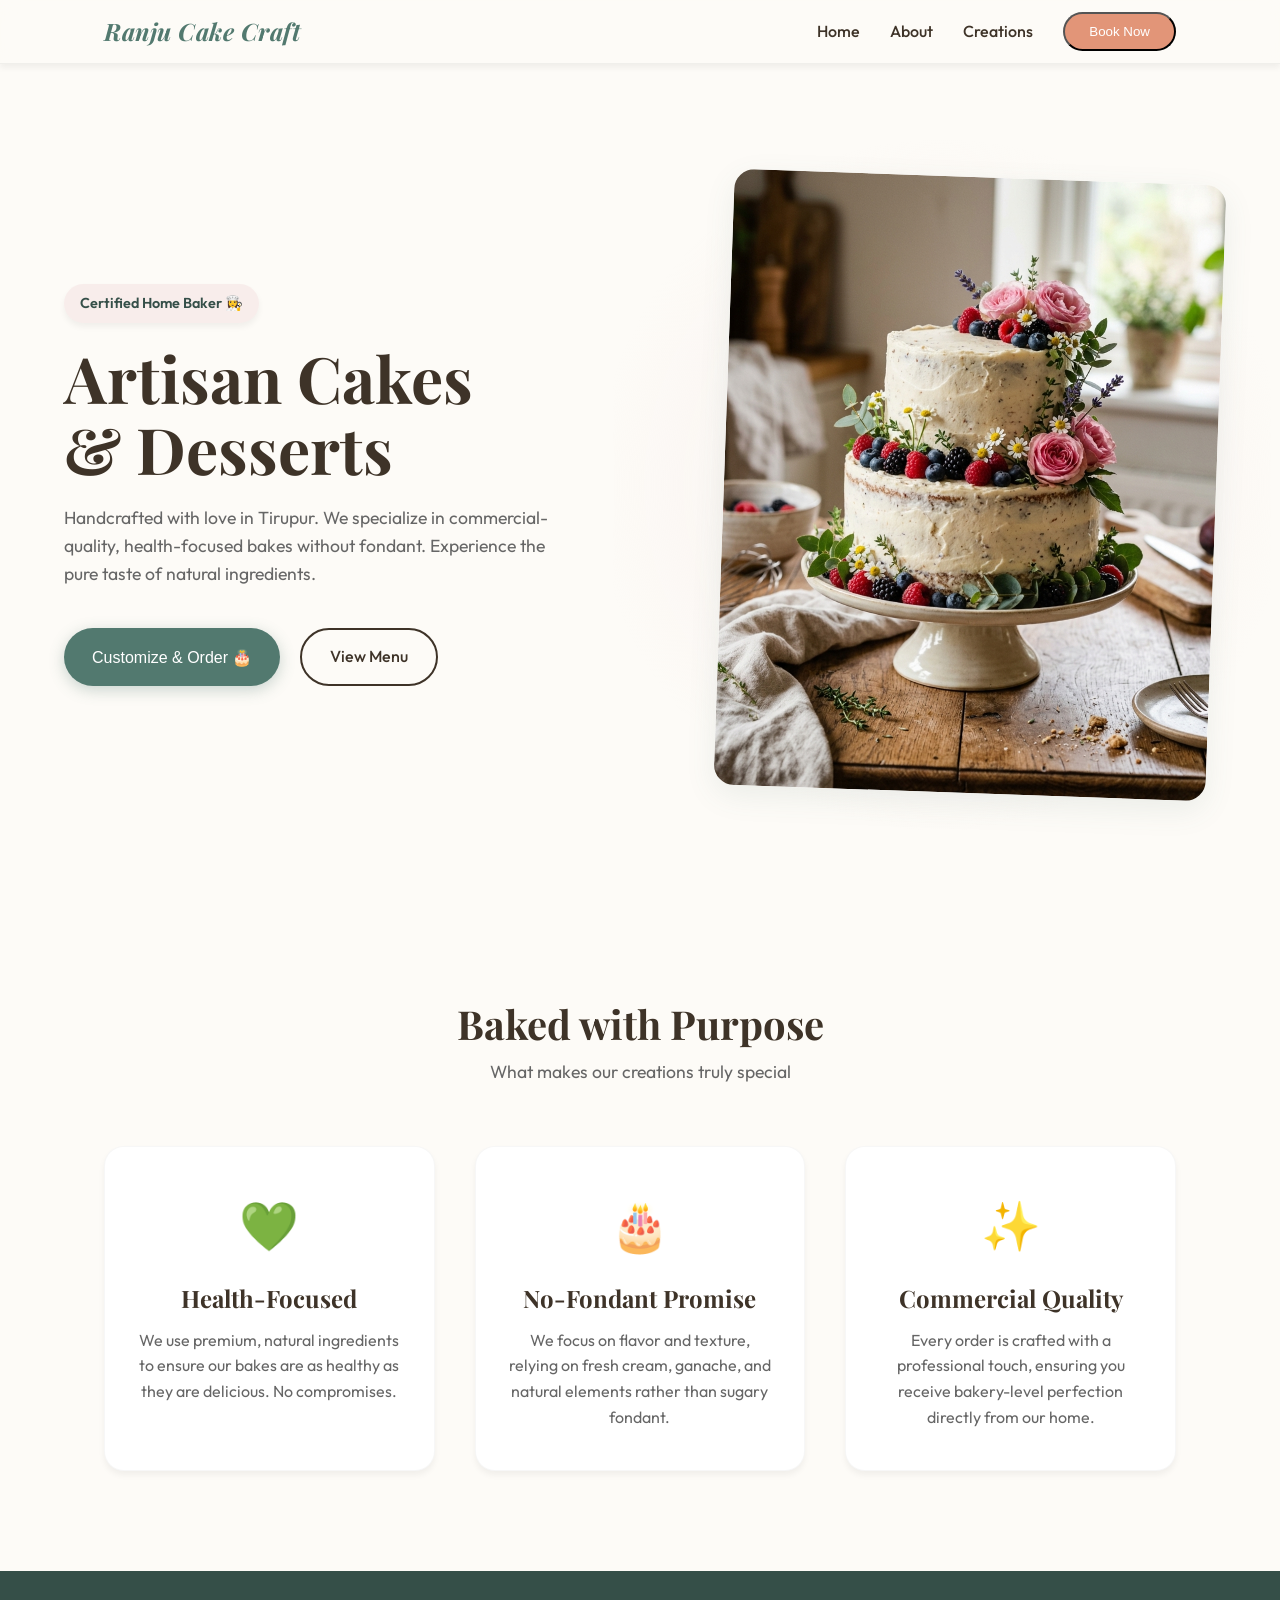
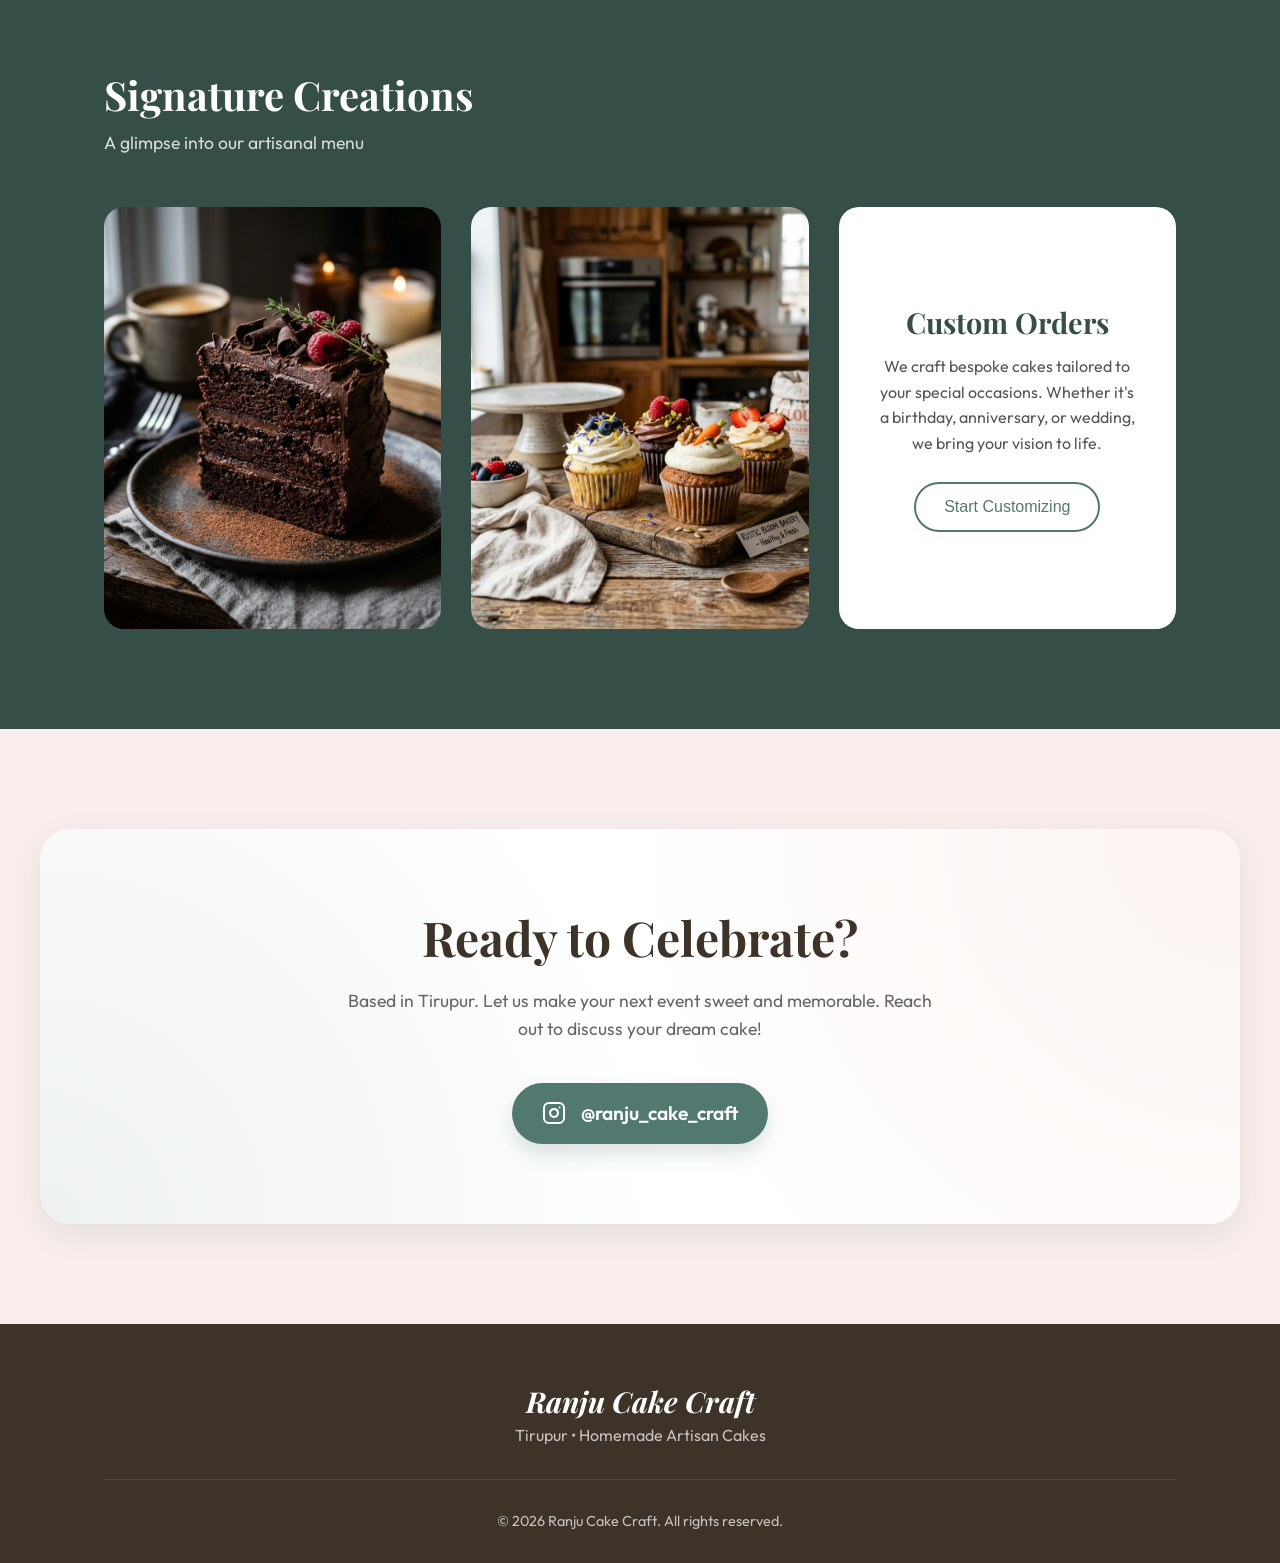
==== index.html @ f1446e14 "Initial commit: Artisan website with booking and customization modal" ====
<!DOCTYPE html>
<html lang="en">
<head>
    <meta charset="UTF-8">
    <meta name="viewport" content="width=device-width, initial-scale=1.0">
    <meta name="description" content="Ranju Cake Craft - Certified home baker in Tirupur. Artisan, commercial, and health-focused cakes with no fondant.">
    <title>Ranju Cake Craft | Artisan Home Baker</title>
    <!-- Google Fonts -->
    <link rel="preconnect" href="https://fonts.googleapis.com">
    <link rel="preconnect" href="https://fonts.gstatic.com" crossorigin>
    <link href="https://fonts.googleapis.com/css2?family=Outfit:wght@300;400;500;600&family=Playfair+Display:ital,wght@0,400;0,600;0,700;1,400&display=swap" rel="stylesheet">
    <link rel="stylesheet" href="style.css">
</head>
<body>
    <!-- Navbar -->
    <nav class="navbar">
        <div class="nav-container">
            <a href="#" class="logo">Ranju Cake Craft</a>
            <ul class="nav-links">
                <li><a href="#home">Home</a></li>
                <li><a href="#about">About</a></li>
                <li><a href="#creations">Creations</a></li>
                <li><button class="btn-nav open-booking-modal">Book Now</button></li>
            </ul>
            <div class="hamburger">
                <span></span>
                <span></span>
                <span></span>
            </div>
        </div>
    </nav>

    <!-- Hero Section -->
    <header id="home" class="hero">
        <div class="hero-content">
            <span class="badge">Certified Home Baker 👩‍🍳</span>
            <h1 class="fade-up">Artisan Cakes <br> &amp; Desserts</h1>
            <p class="fade-up delay-1">Handcrafted with love in Tirupur. We specialize in commercial-quality, health-focused bakes without fondant. Experience the pure taste of natural ingredients.</p>
            <div class="hero-btns fade-up delay-2">
                <button class="btn btn-primary open-booking-modal">Customize & Order 🎂</button>
                <a href="#creations" class="btn btn-secondary">View Menu</a>
            </div>
        </div>
        <div class="hero-image-wrapper fade-in delay-2">
            <img src="assets/images/hero.png" alt="A beautiful artisan cake with fresh flowers" class="hero-image">
            <div class="blob-bg"></div>
        </div>
    </header>

    <!-- Values Section -->
    <section id="about" class="values section">
        <div class="container">
            <div class="section-title text-center">
                <h2>Baked with Purpose</h2>
                <p>What makes our creations truly special</p>
            </div>
            <div class="values-grid">
                <div class="value-card">
                    <div class="icon">💚</div>
                    <h3>Health-Focused</h3>
                    <p>We use premium, natural ingredients to ensure our bakes are as healthy as they are delicious. No compromises.</p>
                </div>
                <div class="value-card">
                    <div class="icon">🎂</div>
                    <h3>No-Fondant Promise</h3>
                    <p>We focus on flavor and texture, relying on fresh cream, ganache, and natural elements rather than sugary fondant.</p>
                </div>
                <div class="value-card">
                    <div class="icon">✨</div>
                    <h3>Commercial Quality</h3>
                    <p>Every order is crafted with a professional touch, ensuring you receive bakery-level perfection directly from our home.</p>
                </div>
            </div>
        </div>
    </section>

    <!-- Featured Creations Section -->
    <section id="creations" class="creations section dark-bg">
        <div class="container">
            <div class="creations-header">
                <h2>Signature Creations</h2>
                <p>A glimpse into our artisanal menu</p>
            </div>
            <div class="gallery">
                <div class="gallery-item">
                    <div class="image-container">
                        <img src="assets/images/cake_slice.png" alt="Decadent chocolate cake slice">
                        <div class="overlay">
                            <h3>Rustic Chocolate</h3>
                            <p>Rich, dark, and utterly divine.</p>
                        </div>
                    </div>
                </div>
                <div class="gallery-item">
                    <div class="image-container">
                        <img src="assets/images/cupcakes.png" alt="Healthy artisan cupcakes">
                        <div class="overlay">
                            <h3>Fresh Cupcakes</h3>
                            <p>Perfect for any celebration.</p>
                        </div>
                    </div>
                </div>
                <div class="gallery-item split-text">
                    <div class="custom-card">
                        <h3>Custom Orders</h3>
                        <p>We craft bespoke cakes tailored to your special occasions. Whether it's a birthday, anniversary, or wedding, we bring your vision to life.</p>
                        <button class="btn btn-outline open-booking-modal">Start Customizing</button>
                    </div>
                </div>
            </div>
        </div>
    </section>

    <!-- CTA / Contact Section -->
    <section id="contact" class="cta section">
        <div class="container cta-container">
            <div class="cta-content">
                <h2>Ready to Celebrate?</h2>
                <p>Based in Tirupur. Let us make your next event sweet and memorable. Reach out to discuss your dream cake!</p>
                <div class="contact-info">
                    <a href="https://www.instagram.com/ranju_cake_craft" target="_blank" class="contact-link">
                        <svg viewBox="0 0 24 24" width="24" height="24" stroke="currentColor" stroke-width="2" fill="none" stroke-linecap="round" stroke-linejoin="round" class="css-i6dzq1"><rect x="2" y="2" width="20" height="20" rx="5" ry="5"></rect><path d="M16 11.37A4 4 0 1 1 12.63 8 4 4 0 0 1 16 11.37z"></path><line x1="17.5" y1="6.5" x2="17.51" y2="6.5"></line></svg>
                        @ranju_cake_craft
                    </a>
                </div>
            </div>
        </div>
    </section>

    <!-- Footer -->
    <footer>
        <div class="container footer-content">
            <div class="footer-brand">
                <h3>Ranju Cake Craft</h3>
                <p>Tirupur • Homemade Artisan Cakes</p>
            </div>
            <p class="copyright">&copy; <span id="year"></span> Ranju Cake Craft. All rights reserved.</p>
        </div>
    </footer>

    <!-- Booking Modal -->
    <div class="modal-overlay" id="bookingModal">
        <div class="modal-container">
            <button class="modal-close">&times;</button>
            <div class="modal-header">
                <h2>Design Your Cake</h2>
                <div class="progress-bar">
                    <div class="progress-step active" data-step="1">1. Base</div>
                    <div class="progress-step" data-step="2">2. Design</div>
                    <div class="progress-step" data-step="3">3. Details</div>
                    <div class="progress-step" data-step="4">4. Payment</div>
                </div>
            </div>
            <div class="modal-body">
                <!-- Step 1: Base & Size -->
                <div class="form-step active" id="step-1">
                    <h3>Choose Your Base & Size</h3>
                    <div class="form-group">
                        <label>Flavor Profile</label>
                        <div class="cards-select" id="flavorSelect">
                            <div class="select-card active" data-val="chocolate" data-price="800">
                                <h4>Rustic Chocolate</h4>
                                <p>₹800/kg</p>
                            </div>
                            <div class="select-card" data-val="vanilla" data-price="750">
                                <h4>Vanilla Bean</h4>
                                <p>₹750/kg</p>
                            </div>
                            <div class="select-card" data-val="redvelvet" data-price="900">
                                <h4>Red Velvet (Natural)</h4>
                                <p>₹900/kg</p>
                            </div>
                        </div>
                    </div>
                    <div class="form-group">
                        <label>Cake Size</label>
                        <div class="cards-select size-select" id="sizeSelect">
                            <div class="select-card" data-val="0.5" data-multiplier="0.5">
                                <h4>0.5 Kg</h4>
                                <p>Serves 4-6</p>
                            </div>
                            <div class="select-card active" data-val="1" data-multiplier="1">
                                <h4>1.0 Kg</h4>
                                <p>Serves 8-10</p>
                            </div>
                            <div class="select-card" data-val="2" data-multiplier="2">
                                <h4>2.0 Kg</h4>
                                <p>Serves 15-20</p>
                            </div>
                        </div>
                    </div>
                    <div class="step-actions">
                        <button class="btn btn-primary next-step">Next: Custom Design <span>&#8594;</span></button>
                    </div>
                </div>

                <!-- Step 2: Customization -->
                <div class="form-step" id="step-2">
                    <h3>Select Add-ons & Styling</h3>
                    <div class="form-group">
                        <label>Decorations (No Fondant)</label>
                        <div class="checkbox-grid">
                            <label class="checkbox-label">
                                <input type="checkbox" name="decor" value="flowers" data-price="150">
                                <span class="custom-checkbox"></span>
                                Fresh Flowers (+₹150)
                            </label>
                            <label class="checkbox-label">
                                <input type="checkbox" name="decor" value="berries" data-price="120">
                                <span class="custom-checkbox"></span>
                                Mixed Berries (+₹120)
                            </label>
                            <label class="checkbox-label">
                                <input type="checkbox" name="decor" value="macarons" data-price="200">
                                <span class="custom-checkbox"></span>
                                Macarons (+₹200)
                            </label>
                            <label class="checkbox-label">
                                <input type="checkbox" name="decor" value="drip" data-price="80">
                                <span class="custom-checkbox"></span>
                                Chocolate Drip (+₹80)
                            </label>
                        </div>
                    </div>
                    <div class="form-group">
                        <label for="customMessage">Message on Cake</label>
                        <input type="text" id="customMessage" class="form-control" placeholder="e.g. Happy Birthday Sarah">
                    </div>
                    <div class="step-actions split">
                        <button class="btn btn-secondary prev-step">Back</button>
                        <button class="btn btn-primary next-step">Next: Details <span>&#8594;</span></button>
                    </div>
                </div>

                <!-- Step 3: Details -->
                <div class="form-step" id="step-3">
                    <h3>Delivery & Contact Details</h3>
                    <div class="form-row">
                        <div class="form-group half">
                            <label>Full Name</label>
                            <input type="text" class="form-control" placeholder="Jane Doe" id="custName">
                        </div>
                        <div class="form-group half">
                            <label>Phone Number</label>
                            <input type="tel" class="form-control" placeholder="+91 98765 43210" id="custPhone">
                        </div>
                    </div>
                    <div class="form-group">
                        <label>Delivery/Pickup Date</label>
                        <input type="date" class="form-control" id="custDate">
                    </div>
                    <div class="form-group">
                        <label>Delivery Address (Tirupur Only)</label>
                        <textarea class="form-control" rows="2" placeholder="Enter delivery address or type 'Pickup'" id="custAddress"></textarea>
                    </div>
                    <div class="step-actions split">
                        <button class="btn btn-secondary prev-step">Back</button>
                        <button class="btn btn-primary next-step review-order">Proceed to Payment <span>&#8594;</span></button>
                    </div>
                </div>

                <!-- Step 4: Payment -->
                <div class="form-step" id="step-4">
                    <h3>Secure Payment</h3>
                    <div class="order-summary">
                        <h4>Order Summary</h4>
                        <div id="summaryList"></div>
                        <div class="summary-total">Total: <span id="finalTotal">₹800</span></div>
                    </div>
                    
                    <div class="payment-methods">
                        <label class="payment-method active">
                            <input type="radio" name="payMethod" checked>
                            <div class="pay-icon">💳</div>
                            <span>Credit/Debit Card</span>
                        </label>
                        <label class="payment-method">
                            <input type="radio" name="payMethod">
                            <div class="pay-icon">📱</div>
                            <span>UPI (GPay, PhonePe)</span>
                        </label>
                    </div>
                    
                    <div class="card-details">
                        <div class="form-group">
                            <label>Card Number</label>
                            <input type="text" class="form-control" placeholder="0000 0000 0000 0000">
                        </div>
                        <div class="form-row">
                            <div class="form-group half">
                                <label>Expiry</label>
                                <input type="text" class="form-control" placeholder="MM/YY">
                            </div>
                            <div class="form-group half">
                                <label>CVV</label>
                                <input type="password" class="form-control" placeholder="123">
                            </div>
                        </div>
                    </div>

                    <div class="step-actions split">
                        <button class="btn btn-secondary prev-step">Back</button>
                        <button class="btn btn-primary pay-now-btn">Pay <span id="payBtnAmount">₹800</span> Securely</button>
                    </div>
                </div>
                
                <!-- Success State -->
                <div class="form-step text-center" id="step-success">
                    <div class="success-icon">✨🎂✨</div>
                    <h3>Order Confirmed!</h3>
                    <p>Thank you for choosing Ranju Cake Craft.</p>
                    <p class="order-id">Order ID: #<span id="randomOrderId"></span></p>
                    <p class="text-muted mt-3">We will contact you shortly to confirm the design details.</p>
                    <button class="btn btn-primary mt-4 modal-close-btn">Return to Home</button>
                </div>
            </div>
            <div class="modal-footer">
                <div class="live-price">
                    Estimated Total: <span id="liveTotal">₹800</span>
                </div>
            </div>
        </div>
    </div>

    <script src="script.js"></script>
</body>
</html>
---- style.css ----
/* CSS Variables & Global Settings */
:root {
    /* Color Palette */
    --color-bg: #fdfbf7;
    --color-text: #3e3328;
    --color-primary: #52796f; /* Health-focused green */
    --color-primary-dark: #354f48;
    --color-secondary: #e29578; /* Warm terra-cotta */
    --color-secondary-dark: #c07b60;
    --color-accent: #f8edeb;
    --color-surface: #ffffff;
    
    /* Typography */
    --font-heading: 'Playfair Display', serif;
    --font-body: 'Outfit', sans-serif;
    
    /* Transitions & Shadows */
    --transition: all 0.3s cubic-bezier(0.25, 0.8, 0.25, 1);
    --shadow-sm: 0 4px 6px rgba(0, 0, 0, 0.05);
    --shadow-md: 0 10px 30px rgba(82, 121, 111, 0.1);
    --shadow-hover: 0 20px 40px rgba(82, 121, 111, 0.15);
}

* {
    margin: 0;
    padding: 0;
    box-sizing: border-box;
}

html {
    scroll-behavior: smooth;
}

body {
    font-family: var(--font-body);
    color: var(--color-text);
    background-color: var(--color-bg);
    line-height: 1.6;
    overflow-x: hidden;
}

h1, h2, h3, h4, .logo {
    font-family: var(--font-heading);
    font-weight: 700;
    color: var(--color-text);
    line-height: 1.2;
}

a {
    text-decoration: none;
    color: inherit;
}

img {
    max-width: 100%;
    height: auto;
    display: block;
}

/* Layout Utilities */
.container {
    max-width: 1200px;
    margin: 0 auto;
    padding: 0 5%;
}

.section {
    padding: 100px 0;
}

.text-center {
    text-align: center;
}

/* Buttons */
.btn {
    display: inline-block;
    padding: 14px 28px;
    border-radius: 50px;
    font-weight: 500;
    transition: var(--transition);
    cursor: pointer;
    font-size: 1rem;
    border: none;
}

.btn-primary {
    background-color: var(--color-primary);
    color: white;
    box-shadow: 0 4px 15px rgba(82, 121, 111, 0.3);
}

.btn-primary:hover {
    background-color: var(--color-primary-dark);
    transform: translateY(-3px);
    box-shadow: 0 8px 20px rgba(82, 121, 111, 0.4);
}

.btn-secondary {
    background-color: transparent;
    color: var(--color-text);
    border: 2px solid var(--color-text);
}

.btn-secondary:hover {
    background-color: var(--color-text);
    color: var(--color-bg);
    transform: translateY(-3px);
}

.btn-outline {
    background-color: transparent;
    color: var(--color-primary);
    border: 2px solid var(--color-primary);
}

.btn-outline:hover {
    background-color: var(--color-primary);
    color: white;
    transform: translateY(-3px);
}

/* Navbar */
.navbar {
    position: fixed;
    top: 0;
    left: 0;
    width: 100%;
    z-index: 1000;
    padding: 20px 0;
    background-color: rgba(253, 251, 247, 0.9);
    backdrop-filter: blur(10px);
    border-bottom: 1px solid rgba(0,0,0,0.05);
    transition: var(--transition);
}

.navbar.scrolled {
    padding: 12px 0;
    box-shadow: var(--shadow-sm);
}

.nav-container {
    max-width: 1200px;
    margin: 0 auto;
    padding: 0 5%;
    display: flex;
    justify-content: space-between;
    align-items: center;
}

.logo {
    font-size: 1.5rem;
    color: var(--color-primary);
    font-style: italic;
    letter-spacing: 0.5px;
}

.nav-links {
    display: flex;
    list-style: none;
    align-items: center;
    gap: 30px;
}

.nav-links a {
    font-weight: 500;
    position: relative;
    padding-bottom: 5px;
    transition: color 0.3s;
}

.nav-links a:not(.btn-nav)::after {
    content: '';
    position: absolute;
    bottom: 0;
    left: 0;
    width: 0;
    height: 2px;
    background-color: var(--color-primary);
    transition: width 0.3s ease;
}

.nav-links a:hover:not(.btn-nav)::after {
    width: 100%;
}

.nav-links a:hover {
    color: var(--color-primary);
}

.btn-nav {
    background-color: var(--color-secondary);
    color: white;
    padding: 10px 24px;
    border-radius: 30px;
    transition: var(--transition);
}

.btn-nav:hover {
    background-color: var(--color-secondary-dark);
    color: white;
    transform: translateY(-2px);
    box-shadow: 0 5px 15px rgba(226, 149, 120, 0.4);
}

.hamburger {
    display: none;
    cursor: pointer;
    flex-direction: column;
    gap: 5px;
}

.hamburger span {
    display: block;
    width: 25px;
    height: 3px;
    background-color: var(--color-text);
    transition: 0.3s;
}

/* Hero Section */
.hero {
    min-height: 100vh;
    display: flex;
    align-items: center;
    padding: 120px 5% 50px;
    max-width: 1400px;
    margin: 0 auto;
    position: relative;
    overflow: hidden;
}

.hero-content {
    flex: 1;
    padding-right: 5%;
    z-index: 2;
}

.badge {
    display: inline-block;
    background-color: var(--color-accent);
    color: var(--color-primary-dark);
    padding: 8px 16px;
    border-radius: 20px;
    font-size: 0.9rem;
    font-weight: 600;
    margin-bottom: 20px;
    box-shadow: var(--shadow-sm);
}

.hero h1 {
    font-size: clamp(3rem, 5vw, 5.5rem);
    margin-bottom: 20px;
    line-height: 1.1;
}

.hero p {
    font-size: 1.1rem;
    color: #666;
    margin-bottom: 40px;
    max-width: 500px;
}

.hero-btns {
    display: flex;
    gap: 20px;
    flex-wrap: wrap;
}

.hero-image-wrapper {
    flex: 1;
    position: relative;
    display: flex;
    justify-content: center;
    align-items: center;
}

.hero-image {
    position: relative;
    z-index: 2;
    border-radius: 20px;
    box-shadow: var(--shadow-md);
    max-width: 90%;
    margin-left: auto;
    object-fit: cover;
    aspect-ratio: 4/5;
    transform: rotate(2deg);
    transition: var(--transition);
}

.hero-image:hover {
    transform: rotate(0) scale(1.02);
}

.blob-bg {
    position: absolute;
    width: 120%;
    height: 120%;
    background: radial-gradient(circle, var(--color-accent) 0%, transparent 70%);
    z-index: 1;
    top: 50%;
    left: 50%;
    transform: translate(-50%, -50%);
    opacity: 0.8;
}

/* Values Section */
.section-title {
    margin-bottom: 60px;
}

.section-title h2 {
    font-size: 2.5rem;
    margin-bottom: 10px;
}

.section-title p {
    color: #666;
    font-size: 1.1rem;
}

.values-grid {
    display: grid;
    grid-template-columns: repeat(auto-fit, minmax(300px, 1fr));
    gap: 40px;
}

.value-card {
    background-color: var(--color-surface);
    padding: 40px 30px;
    border-radius: 20px;
    text-align: center;
    box-shadow: var(--shadow-sm);
    transition: var(--transition);
    border: 1px solid rgba(0,0,0,0.03);
}

.value-card:hover {
    transform: translateY(-10px);
    box-shadow: var(--shadow-hover);
    border-color: rgba(82, 121, 111, 0.1);
}

.value-card .icon {
    font-size: 3rem;
    margin-bottom: 20px;
}

.value-card h3 {
    font-size: 1.5rem;
    margin-bottom: 15px;
}

.value-card p {
    color: #666;
}

/* Creations Section */
.dark-bg {
    background-color: var(--color-primary-dark);
    color: white;
}

.dark-bg h2, .dark-bg p {
    color: white;
}

.dark-bg .section-title p {
    color: rgba(255,255,255,0.8);
}

.creations-header {
    margin-bottom: 50px;
    display: flex;
    flex-direction: column;
}

.creations-header h2 {
    font-size: 2.5rem;
    margin-bottom: 10px;
}

.creations-header p {
    font-size: 1.1rem;
    color: rgba(255,255,255,0.8);
}

.gallery {
    display: grid;
    grid-template-columns: repeat(3, 1fr);
    grid-gap: 30px;
}

.gallery-item {
    border-radius: 20px;
    overflow: hidden;
    position: relative;
    aspect-ratio: 4/5;
}

.image-container {
    width: 100%;
    height: 100%;
    position: relative;
}

.image-container img {
    width: 100%;
    height: 100%;
    object-fit: cover;
    transition: transform 0.6s cubic-bezier(0.25, 0.8, 0.25, 1);
}

.gallery-item:hover .image-container img {
    transform: scale(1.08);
}

.overlay {
    position: absolute;
    bottom: 0;
    left: 0;
    width: 100%;
    padding: 30px 20px 20px;
    background: linear-gradient(to top, rgba(0,0,0,0.8), transparent);
    color: white;
    transform: translateY(20px);
    opacity: 0;
    transition: var(--transition);
}

.gallery-item:hover .overlay {
    transform: translateY(0);
    opacity: 1;
}

.overlay h3 {
    color: white;
    margin-bottom: 5px;
    font-size: 1.4rem;
}

.split-text {
    background-color: var(--color-surface);
    display: flex;
    align-items: center;
    justify-content: center;
    padding: 40px;
}

.custom-card {
    text-align: center;
}

.custom-card h3 {
    color: var(--color-primary-dark);
    font-size: 1.8rem;
    margin-bottom: 15px;
}

.custom-card p {
    color: #555;
    margin-bottom: 25px;
}

/* CTA Section */
.cta {
    background-color: var(--color-accent);
    padding: 100px 0;
}

.cta-container {
    background-color: var(--color-surface);
    border-radius: 30px;
    padding: 80px 40px;
    text-align: center;
    box-shadow: var(--shadow-md);
    background-image: radial-gradient(circle at 100% 0%, rgba(226, 149, 120, 0.1) 0%, transparent 50%),
                      radial-gradient(circle at 0% 100%, rgba(82, 121, 111, 0.1) 0%, transparent 50%);
}

.cta-content {
    max-width: 600px;
    margin: 0 auto;
}

.cta-content h2 {
    font-size: 3rem;
    margin-bottom: 20px;
}

.cta-content p {
    font-size: 1.1rem;
    color: #666;
    margin-bottom: 40px;
}

.contact-info {
    display: inline-flex;
}

.contact-link {
    display: flex;
    align-items: center;
    gap: 15px;
    font-size: 1.2rem;
    font-weight: 600;
    color: white;
    background-color: var(--color-primary);
    padding: 15px 30px;
    border-radius: 50px;
    transition: var(--transition);
    box-shadow: 0 10px 20px rgba(82, 121, 111, 0.2);
}

.contact-link:hover {
    background-color: var(--color-primary-dark);
    transform: translateY(-5px);
    box-shadow: 0 15px 30px rgba(82, 121, 111, 0.3);
}

/* Footer */
footer {
    background-color: var(--color-text);
    color: rgba(255,255,255,0.7);
    padding: 60px 0 30px;
}

.footer-content {
    display: flex;
    flex-direction: column;
    align-items: center;
    text-align: center;
    gap: 30px;
}

.footer-brand h3 {
    color: white;
    font-size: 1.8rem;
    margin-bottom: 5px;
    font-style: italic;
}

.copyright {
    font-size: 0.9rem;
    border-top: 1px solid rgba(255,255,255,0.1);
    width: 100%;
    padding-top: 30px;
}

/* Animations */
.fade-up {
    opacity: 0;
    transform: translateY(30px);
    animation: fadeUpAnim 0.8s forwards cubic-bezier(0.25, 0.8, 0.25, 1);
}

.fade-in {
    opacity: 0;
    animation: fadeInAnim 1s forwards cubic-bezier(0.25, 0.8, 0.25, 1);
}

.delay-1 { animation-delay: 0.2s; }
.delay-2 { animation-delay: 0.4s; }

@keyframes fadeUpAnim {
    to {
        opacity: 1;
        transform: translateY(0);
    }
}

@keyframes fadeInAnim {
    to {
        opacity: 1;
    }
}

/* Media Queries */
@media (max-width: 992px) {
    .gallery {
        grid-template-columns: repeat(2, 1fr);
    }
    
    .hero {
        flex-direction: column;
        text-align: center;
        padding-top: 150px;
    }
    
    .hero-content {
        padding-right: 0;
        margin-bottom: 50px;
        display: flex;
        flex-direction: column;
        align-items: center;
    }
    
    .hero-image {
        margin: 0 auto;
        transform: rotate(0);
    }
}

@media (max-width: 768px) {
    .hamburger {
        display: flex;
        z-index: 1001;
    }
    
    .nav-links {
        position: fixed;
        top: 0;
        right: -100%;
        width: 80%;
        height: 100vh;
        background-color: var(--color-surface);
        flex-direction: column;
        justify-content: center;
        transition: 0.4s;
        box-shadow: -5px 0 20px rgba(0,0,0,0.1);
    }
    
    .nav-links.active {
        right: 0;
    }
    
    .gallery {
        grid-template-columns: 1fr;
    }
    
    .hero h1 {
        font-size: 2.5rem;
    }
    
    .cta-content h2 {
        font-size: 2.2rem;
    }
    
    .split-text {
        padding: 40px 20px;
    }
}

/* Modal Booking System */
.modal-overlay {
    position: fixed;
    top: 0;
    left: 0;
    width: 100%;
    height: 100vh;
    background: rgba(0,0,0,0.5);
    backdrop-filter: blur(5px);
    z-index: 2000;
    display: flex;
    justify-content: center;
    align-items: center;
    opacity: 0;
    visibility: hidden;
    transition: var(--transition);
}

.modal-overlay.active {
    opacity: 1;
    visibility: visible;
}

.modal-container {
    background: var(--color-bg);
    width: 90%;
    max-width: 650px;
    height: 90vh;
    max-height: 800px;
    border-radius: 20px;
    display: flex;
    flex-direction: column;
    position: relative;
    transform: translateY(30px);
    transition: var(--transition);
    overflow: hidden;
    box-shadow: 0 25px 50px -12px rgba(0, 0, 0, 0.25);
}

.modal-overlay.active .modal-container {
    transform: translateY(0);
}

.modal-close {
    position: absolute;
    top: 20px;
    right: 20px;
    background: none;
    border: none;
    font-size: 2rem;
    cursor: pointer;
    color: var(--color-text);
    z-index: 10;
    line-height: 1;
}

.modal-header {
    padding: 30px 40px 15px;
    border-bottom: 1px solid rgba(0,0,0,0.05);
}

.modal-header h2 {
    font-size: 1.8rem;
    margin-bottom: 20px;
}

.progress-bar {
    display: flex;
    justify-content: space-between;
    position: relative;
}

.progress-step {
    font-size: 0.85rem;
    font-weight: 600;
    color: #ccc;
    position: relative;
    padding-bottom: 10px;
    flex: 1;
    text-align: center;
}

.progress-step::after {
    content: '';
    position: absolute;
    bottom: 0;
    left: 0;
    width: 100%;
    height: 3px;
    background: #eee;
}

.progress-step.active {
    color: var(--color-primary);
}

.progress-step.active::after {
    background: var(--color-primary);
}

.modal-body {
    flex: 1;
    overflow-y: auto;
    padding: 30px 40px;
}

.form-step {
    display: none;
    animation: fadeInAnim 0.3s forwards;
}

.form-step.active {
    display: block;
}

.form-step h3 {
    margin-bottom: 25px;
    font-size: 1.4rem;
}

.form-group {
    margin-bottom: 25px;
}

.form-group label {
    display: block;
    margin-bottom: 10px;
    font-weight: 600;
    font-size: 0.95rem;
}

.half {
    width: calc(50% - 10px);
}

.form-row {
    display: flex;
    justify-content: space-between;
}

.form-control {
    width: 100%;
    padding: 12px 15px;
    border: 1px solid #ddd;
    border-radius: 10px;
    font-family: inherit;
    font-size: 1rem;
    background: var(--color-surface);
    transition: var(--transition);
}

.form-control:focus {
    outline: none;
    border-color: var(--color-primary);
    box-shadow: 0 0 0 3px rgba(82, 121, 111, 0.1);
}

.cards-select {
    display: grid;
    grid-template-columns: repeat(auto-fit, minmax(150px, 1fr));
    gap: 15px;
}

.select-card {
    border: 2px solid #ddd;
    border-radius: 12px;
    padding: 15px;
    text-align: center;
    cursor: pointer;
    background: var(--color-surface);
    transition: var(--transition);
}

.select-card:hover {
    border-color: var(--color-primary-dark);
}

.select-card.active {
    border-color: var(--color-primary);
    background: rgba(82, 121, 111, 0.05);
}

.select-card h4 {
    font-size: 1.1rem;
    margin-bottom: 5px;
}

.select-card p {
    font-size: 0.9rem;
    color: #666;
}

.checkbox-grid {
    display: grid;
    grid-template-columns: repeat(auto-fit, minmax(200px, 1fr));
    gap: 15px;
}

.checkbox-label {
    display: flex;
    align-items: center;
    cursor: pointer;
    background: var(--color-surface);
    border: 1px solid #ddd;
    padding: 12px 15px;
    border-radius: 10px;
    font-weight: 500;
    transition: var(--transition);
}

.checkbox-label input {
    display: none;
}

.custom-checkbox {
    width: 20px;
    height: 20px;
    border: 2px solid #ddd;
    border-radius: 4px;
    margin-right: 12px;
    position: relative;
    transition: var(--transition);
}

.checkbox-label input:checked + .custom-checkbox {
    background: var(--color-primary);
    border-color: var(--color-primary);
}

.checkbox-label input:checked + .custom-checkbox::after {
    content: '\2713';
    color: white;
    position: absolute;
    top: 50%;
    left: 50%;
    transform: translate(-50%, -50%);
    font-size: 14px;
}

.checkbox-label:has(input:checked) {
    border-color: var(--color-primary);
    background: rgba(82, 121, 111, 0.05);
}

.step-actions {
    margin-top: 30px;
    display: flex;
    justify-content: flex-end;
}

.step-actions.split {
    justify-content: space-between;
}

.modal-footer {
    padding: 20px 40px;
    border-top: 1px solid rgba(0,0,0,0.05);
    background: #f9f9f9;
}

.live-price {
    font-size: 1.2rem;
    font-weight: 600;
    text-align: right;
    color: var(--color-primary-dark);
}

/* Payment Specifics */
.order-summary {
    background: rgba(0,0,0,0.02);
    padding: 20px;
    border-radius: 12px;
    margin-bottom: 25px;
}

.order-summary h4 {
    margin-bottom: 15px;
    border-bottom: 1px solid #ddd;
    padding-bottom: 10px;
}

.summary-item {
    display: flex;
    justify-content: space-between;
    margin-bottom: 10px;
    font-size: 0.95rem;
}

.summary-total {
    margin-top: 15px;
    padding-top: 15px;
    border-top: 1px dashed #ccc;
    font-weight: 700;
    font-size: 1.1rem;
    display: flex;
    justify-content: space-between;
}

.payment-methods {
    display: flex;
    gap: 15px;
    margin-bottom: 25px;
}

.payment-method {
    flex: 1;
    border: 2px solid #ddd;
    border-radius: 12px;
    padding: 15px;
    text-align: center;
    cursor: pointer;
    transition: var(--transition);
}

.payment-method input {
    display: none;
}

.pay-icon {
    font-size: 1.8rem;
    margin-bottom: 5px;
}

.payment-method:has(input:checked) {
    border-color: var(--color-primary);
    background: rgba(82, 121, 111, 0.05);
}

.success-icon {
    font-size: 4rem;
    margin-bottom: 20px;
}

.order-id {
    font-family: monospace;
    font-size: 1.2rem;
    font-weight: bold;
    background: #eee;
    display: inline-block;
    padding: 5px 15px;
    border-radius: 8px;
    margin-top: 10px;
}

.mt-3 { margin-top: 15px; }
.mt-4 { margin-top: 30px; }

@media (max-width: 600px) {
    .modal-container {
        width: 100%;
        height: 100vh;
        max-height: 100vh;
        border-radius: 0;
    }
    .modal-header, .modal-body, .modal-footer {
        padding-left: 20px;
        padding-right: 20px;
    }
    .form-row {
        flex-direction: column;
    }
    .half {
        width: 100%;
    }
}
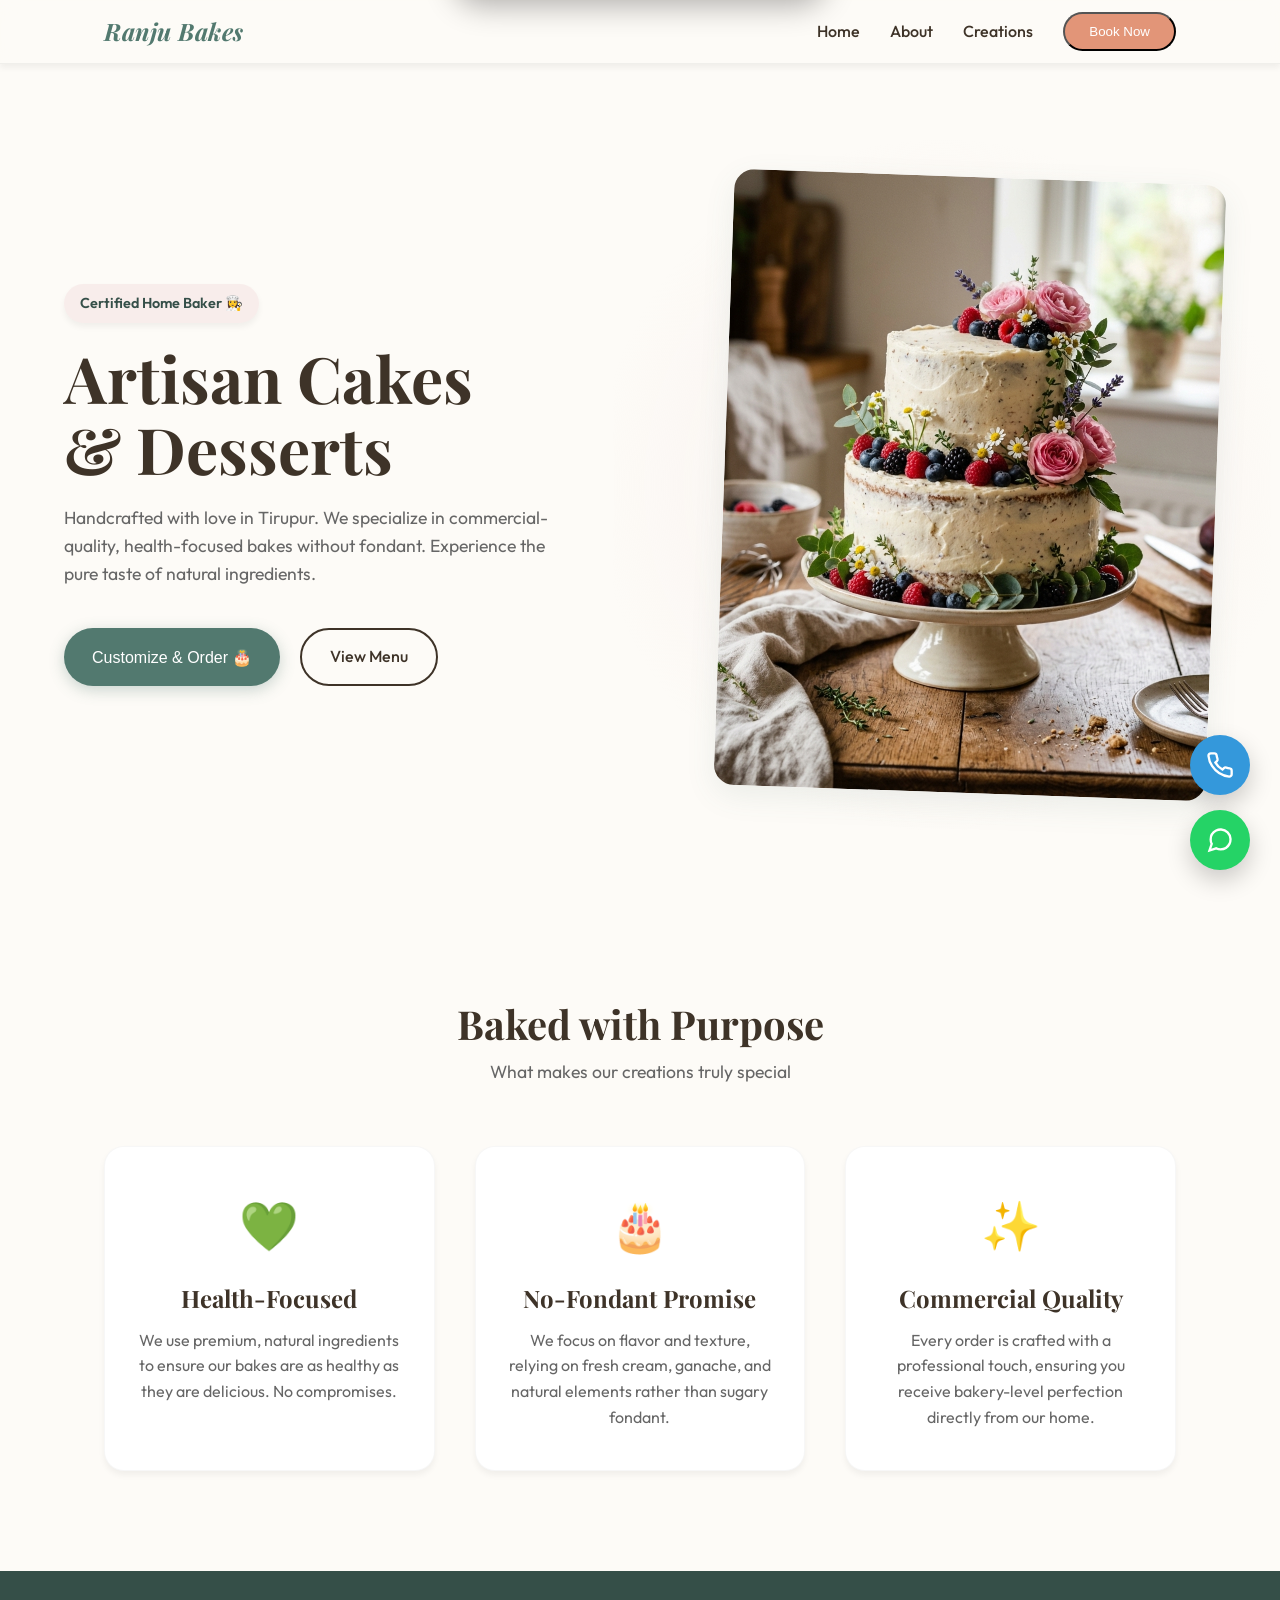
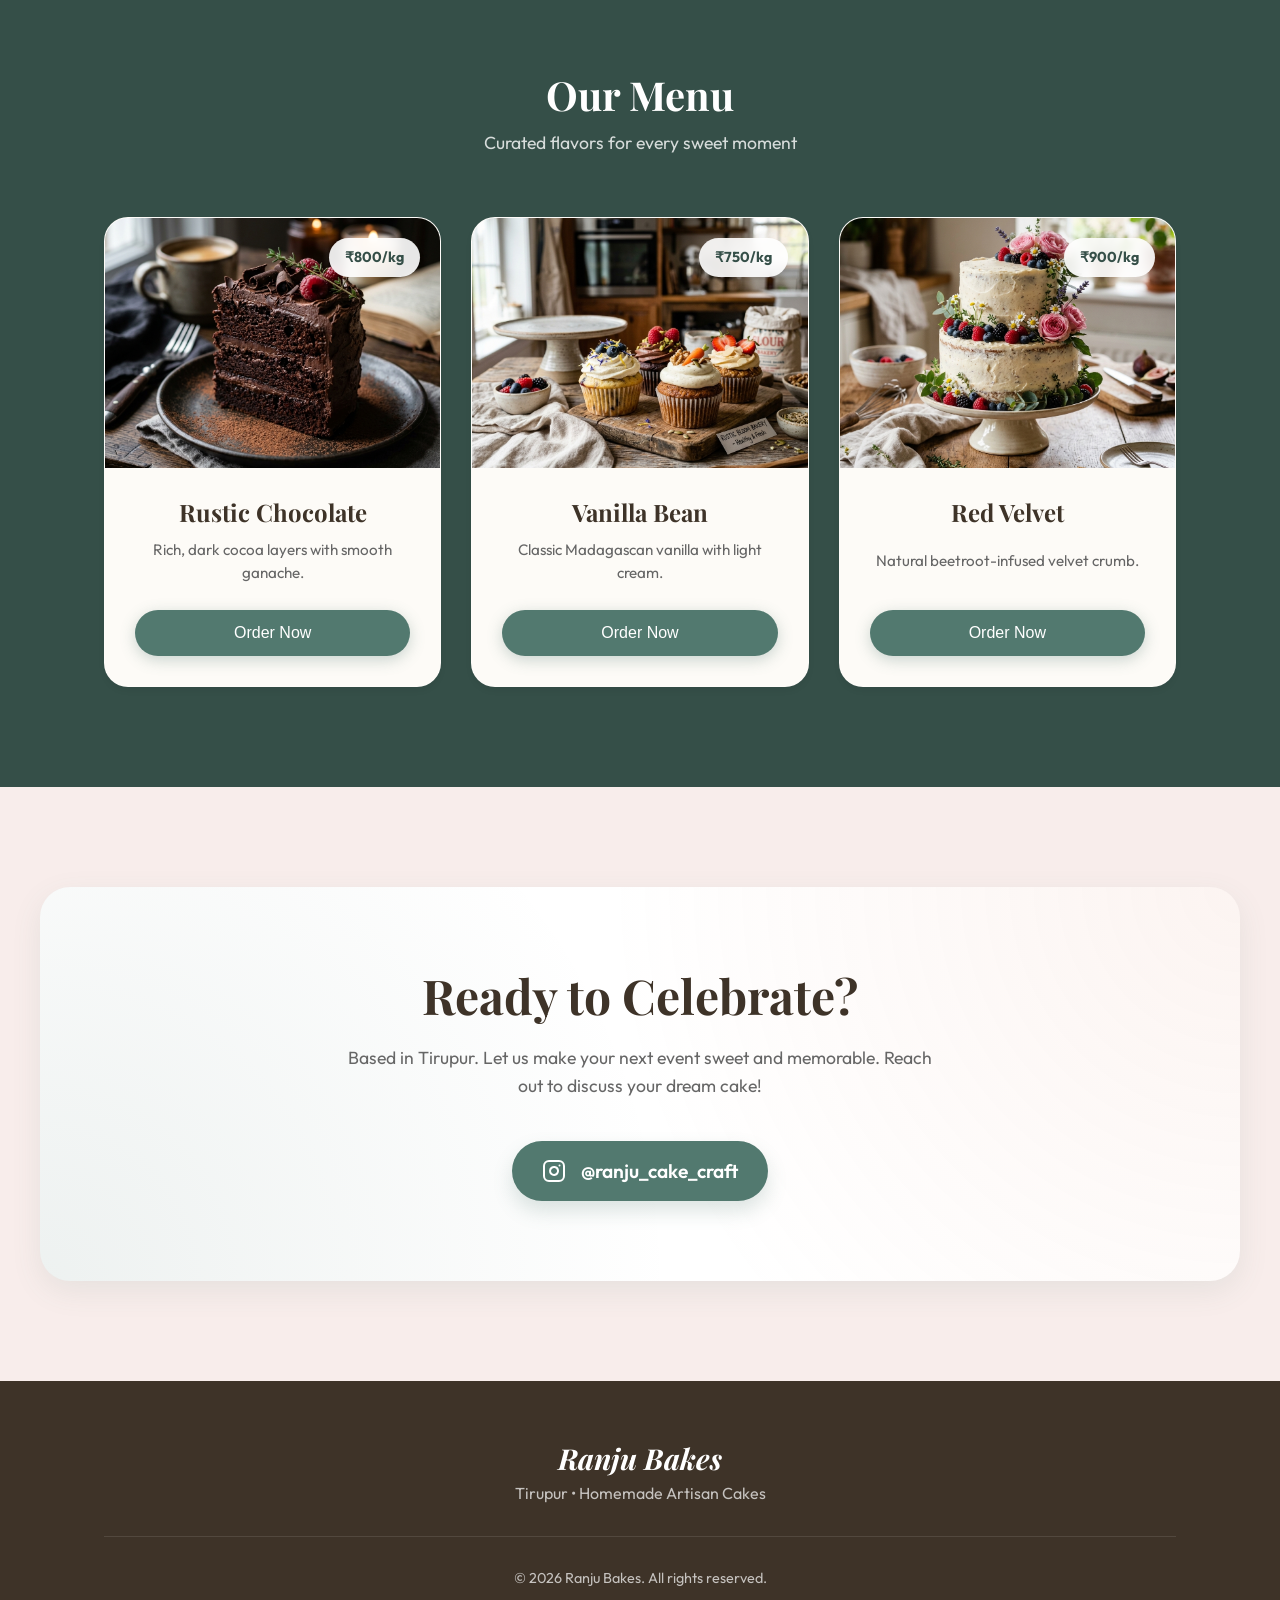
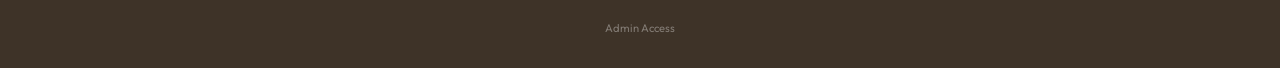
==== commit 2eed9dab: "feat: implement WhatsApp order integration, local storage persistence, and an admin dashboard for or" ====
--- a/index.html
+++ b/index.html
@@ -3,8 +3,8 @@
 <head>
     <meta charset="UTF-8">
     <meta name="viewport" content="width=device-width, initial-scale=1.0">
-    <meta name="description" content="Ranju Cake Craft - Certified home baker in Tirupur. Artisan, commercial, and health-focused cakes with no fondant.">
-    <title>Ranju Cake Craft | Artisan Home Baker</title>
+    <meta name="description" content="Ranju Bakes - Certified home baker in Tirupur. Artisan, commercial, and health-focused cakes with no fondant.">
+    <title>Ranju Bakes | Artisan Home Baker</title>
     <!-- Google Fonts -->
     <link rel="preconnect" href="https://fonts.googleapis.com">
     <link rel="preconnect" href="https://fonts.gstatic.com" crossorigin>
@@ -15,7 +15,7 @@
     <!-- Navbar -->
     <nav class="navbar">
         <div class="nav-container">
-            <a href="#" class="logo">Ranju Cake Craft</a>
+            <a href="#" class="logo">Ranju Bakes</a>
             <ul class="nav-links">
                 <li><a href="#home">Home</a></li>
                 <li><a href="#about">About</a></li>
@@ -74,37 +74,48 @@
         </div>
     </section>
 
-    <!-- Featured Creations Section -->
+    <!-- Simple Cake Menu Section -->
     <section id="creations" class="creations section dark-bg">
         <div class="container">
-            <div class="creations-header">
-                <h2>Signature Creations</h2>
-                <p>A glimpse into our artisanal menu</p>
-            </div>
-            <div class="gallery">
-                <div class="gallery-item">
-                    <div class="image-container">
-                        <img src="assets/images/cake_slice.png" alt="Decadent chocolate cake slice">
-                        <div class="overlay">
-                            <h3>Rustic Chocolate</h3>
-                            <p>Rich, dark, and utterly divine.</p>
-                        </div>
-                    </div>
-                </div>
-                <div class="gallery-item">
-                    <div class="image-container">
-                        <img src="assets/images/cupcakes.png" alt="Healthy artisan cupcakes">
-                        <div class="overlay">
-                            <h3>Fresh Cupcakes</h3>
-                            <p>Perfect for any celebration.</p>
-                        </div>
-                    </div>
-                </div>
-                <div class="gallery-item split-text">
-                    <div class="custom-card">
-                        <h3>Custom Orders</h3>
-                        <p>We craft bespoke cakes tailored to your special occasions. Whether it's a birthday, anniversary, or wedding, we bring your vision to life.</p>
-                        <button class="btn btn-outline open-booking-modal">Start Customizing</button>
+            <div class="section-title text-center">
+                <h2>Our Menu</h2>
+                <p>Curated flavors for every sweet moment</p>
+            </div>
+            <div class="menu-grid">
+                <!-- Cake Card 1 -->
+                <div class="menu-card" data-cake="Rustic Chocolate" data-price="800">
+                    <div class="menu-card-img">
+                        <img src="assets/images/cake_slice.png" alt="Rustic Chocolate Cake">
+                        <span class="price-tag">₹800/kg</span>
+                    </div>
+                    <div class="menu-card-info">
+                        <h3>Rustic Chocolate</h3>
+                        <p>Rich, dark cocoa layers with smooth ganache.</p>
+                        <button class="btn btn-primary open-booking-modal" data-cake="Rustic Chocolate">Order Now</button>
+                    </div>
+                </div>
+                <!-- Cake Card 2 -->
+                <div class="menu-card" data-cake="Vanilla Bean" data-price="750">
+                    <div class="menu-card-img">
+                        <img src="assets/images/cupcakes.png" alt="Vanilla Bean Cake">
+                        <span class="price-tag">₹750/kg</span>
+                    </div>
+                    <div class="menu-card-info">
+                        <h3>Vanilla Bean</h3>
+                        <p>Classic Madagascan vanilla with light cream.</p>
+                        <button class="btn btn-primary open-booking-modal" data-cake="Vanilla Bean">Order Now</button>
+                    </div>
+                </div>
+                <!-- Cake Card 3 -->
+                <div class="menu-card" data-cake="Red Velvet" data-price="900">
+                    <div class="menu-card-img">
+                        <img src="assets/images/hero.png" alt="Red Velvet Cake">
+                        <span class="price-tag">₹900/kg</span>
+                    </div>
+                    <div class="menu-card-info">
+                        <h3>Red Velvet</h3>
+                        <p>Natural beetroot-infused velvet crumb.</p>
+                        <button class="btn btn-primary open-booking-modal" data-cake="Red Velvet">Order Now</button>
                     </div>
                 </div>
             </div>
@@ -131,12 +142,26 @@
     <footer>
         <div class="container footer-content">
             <div class="footer-brand">
-                <h3>Ranju Cake Craft</h3>
+                <h3>Ranju Bakes</h3>
                 <p>Tirupur • Homemade Artisan Cakes</p>
             </div>
-            <p class="copyright">&copy; <span id="year"></span> Ranju Cake Craft. All rights reserved.</p>
+            <p class="copyright">&copy; <span id="year"></span> Ranju Bakes. All rights reserved.</p>
+            <a href="admin.html" style="font-size: 0.7rem; opacity: 0.5;">Admin Access</a>
         </div>
     </footer>
+
+    <!-- Floating Action Buttons -->
+    <div class="floating-btns">
+        <a href="tel:+918940244626" class="fab fab-call" title="Call Us">
+            <svg viewBox="0 0 24 24" width="24" height="24" stroke="currentColor" stroke-width="2" fill="none"><path d="M22 16.92v3a2 2 0 0 1-2.18 2 19.79 19.79 0 0 1-8.63-3.07 19.5 19.5 0 0 1-6-6 19.79 19.79 0 0 1-3.07-8.67A2 2 0 0 1 4.11 2h3a2 2 0 0 1 2 1.72 12.84 12.84 0 0 0 .7 2.81 2 2 0 0 1-.45 2.11L8.09 9.91a16 16 0 0 0 6 6l1.27-1.27a2 2 0 0 1 2.11-.45 12.84 12.84 0 0 0 2.81.7A2 2 0 0 1 22 16.92z"></path></svg>
+        </a>
+        <a href="https://wa.me/918940244626" target="_blank" class="fab fab-wa" title="WhatsApp Us">
+            <svg viewBox="0 0 24 24" width="24" height="24" stroke="currentColor" stroke-width="2" fill="none"><path d="M21 11.5a8.38 8.38 0 0 1-.9 3.8 8.5 8.5 0 0 1-7.6 4.7 8.38 8.38 0 0 1-3.8-.9L3 21l1.9-5.7a8.38 8.38 0 0 1-.9-3.8 8.5 8.5 0 0 1 4.7-7.6 8.38 8.38 0 0 1 3.8-.9h.5a8.48 8.48 0 0 1 8 8v.5z"></path></svg>
+        </a>
+    </div>
+
+    <!-- Success Toast (Hidden) -->
+    <div id="successToast" class="toast">Order saved and redirecting to WhatsApp...</div>
 
     <!-- Booking Modal -->
     <div class="modal-overlay" id="bookingModal">
@@ -148,7 +173,7 @@
                     <div class="progress-step active" data-step="1">1. Base</div>
                     <div class="progress-step" data-step="2">2. Design</div>
                     <div class="progress-step" data-step="3">3. Details</div>
-                    <div class="progress-step" data-step="4">4. Payment</div>
+                    <div class="progress-step" data-step="4">4. Confirm</div>
                 </div>
             </div>
             <div class="modal-body">
@@ -238,16 +263,22 @@
                     <div class="form-row">
                         <div class="form-group half">
                             <label>Full Name</label>
-                            <input type="text" class="form-control" placeholder="Jane Doe" id="custName">
+                            <input type="text" class="form-control" placeholder="Jane Doe" id="custName" required>
                         </div>
                         <div class="form-group half">
                             <label>Phone Number</label>
-                            <input type="tel" class="form-control" placeholder="+91 98765 43210" id="custPhone">
-                        </div>
-                    </div>
-                    <div class="form-group">
-                        <label>Delivery/Pickup Date</label>
-                        <input type="date" class="form-control" id="custDate">
+                            <input type="tel" class="form-control" placeholder="+91 98765 43210" id="custPhone" required>
+                        </div>
+                    </div>
+                    <div class="form-row">
+                        <div class="form-group half">
+                            <label>Delivery/Pickup Date</label>
+                            <input type="date" class="form-control" id="custDate" required>
+                        </div>
+                        <div class="form-group half">
+                            <label>Quantity</label>
+                            <input type="number" class="form-control" id="custQty" value="1" min="1">
+                        </div>
                     </div>
                     <div class="form-group">
                         <label>Delivery Address (Tirupur Only)</label>
@@ -259,48 +290,25 @@
                     </div>
                 </div>
 
-                <!-- Step 4: Payment -->
+                <!-- Step 4: Confirm Order -->
                 <div class="form-step" id="step-4">
-                    <h3>Secure Payment</h3>
-                    <div class="order-summary">
+                    <h3>Confirm Your Selection</h3>
+                    <div class="order-summary modern-summary">
                         <h4>Order Summary</h4>
                         <div id="summaryList"></div>
-                        <div class="summary-total">Total: <span id="finalTotal">₹800</span></div>
+                        <div class="summary-total">Estimated Total: <span id="finalTotal">₹0</span></div>
                     </div>
                     
-                    <div class="payment-methods">
-                        <label class="payment-method active">
-                            <input type="radio" name="payMethod" checked>
-                            <div class="pay-icon">💳</div>
-                            <span>Credit/Debit Card</span>
-                        </label>
-                        <label class="payment-method">
-                            <input type="radio" name="payMethod">
-                            <div class="pay-icon">📱</div>
-                            <span>UPI (GPay, PhonePe)</span>
-                        </label>
-                    </div>
-                    
-                    <div class="card-details">
-                        <div class="form-group">
-                            <label>Card Number</label>
-                            <input type="text" class="form-control" placeholder="0000 0000 0000 0000">
-                        </div>
-                        <div class="form-row">
-                            <div class="form-group half">
-                                <label>Expiry</label>
-                                <input type="text" class="form-control" placeholder="MM/YY">
-                            </div>
-                            <div class="form-group half">
-                                <label>CVV</label>
-                                <input type="password" class="form-control" placeholder="123">
-                            </div>
-                        </div>
+                    <div class="whatsapp-notice">
+                        <p>Clicking the button below will open WhatsApp with your order details pre-filled. We'll confirm your order on chat!</p>
                     </div>
 
                     <div class="step-actions split">
                         <button class="btn btn-secondary prev-step">Back</button>
-                        <button class="btn btn-primary pay-now-btn">Pay <span id="payBtnAmount">₹800</span> Securely</button>
+                        <button class="btn btn-primary whatsapp-btn" id="confirmOrderBtn">
+                            <svg viewBox="0 0 24 24" width="18" height="18" stroke="white" stroke-width="2" fill="none" class="icon-inline"><path d="M21 11.5a8.38 8.38 0 0 1-.9 3.8 8.5 8.5 0 0 1-7.6 4.7 8.38 8.38 0 0 1-3.8-.9L3 21l1.9-5.7a8.38 8.38 0 0 1-.9-3.8 8.5 8.5 0 0 1 4.7-7.6 8.38 8.38 0 0 1 3.8-.9h.5a8.48 8.48 0 0 1 8 8v.5z"></path></svg>
+                            Confirm via WhatsApp
+                        </button>
                     </div>
                 </div>
                 
@@ -308,7 +316,7 @@
                 <div class="form-step text-center" id="step-success">
                     <div class="success-icon">✨🎂✨</div>
                     <h3>Order Confirmed!</h3>
-                    <p>Thank you for choosing Ranju Cake Craft.</p>
+                    <p>Thank you for choosing Ranju Bakes.</p>
                     <p class="order-id">Order ID: #<span id="randomOrderId"></span></p>
                     <p class="text-muted mt-3">We will contact you shortly to confirm the design details.</p>
                     <button class="btn btn-primary mt-4 modal-close-btn">Return to Home</button>
--- a/style.css
+++ b/style.css
@@ -1006,3 +1006,243 @@
         width: 100%;
     }
 }
+/* Menu Grid & Cards */
+.menu-grid {
+    display: grid;
+    grid-template-columns: repeat(auto-fit, minmax(280px, 1fr));
+    gap: 30px;
+    margin-top: 40px;
+}
+
+.menu-card {
+    background: var(--color-bg);
+    border-radius: 24px;
+    overflow: hidden;
+    position: relative;
+    transition: var(--transition);
+    border: 1px solid rgba(255,255,255,0.2);
+    box-shadow: var(--shadow-sm);
+    display: flex;
+    flex-direction: column;
+}
+
+.menu-card:hover {
+    transform: translateY(-10px);
+    box-shadow: var(--shadow-hover);
+    border-color: var(--color-primary);
+}
+
+.menu-card-img {
+    height: 250px;
+    position: relative;
+    overflow: hidden;
+}
+
+.menu-card-img img {
+    width: 100%;
+    height: 100%;
+    object-fit: cover;
+    transition: transform 0.8s ease;
+}
+
+.menu-card:hover .menu-card-img img {
+    transform: scale(1.1);
+}
+
+.price-tag {
+    position: absolute;
+    top: 20px;
+    right: 20px;
+    background: rgba(255, 255, 255, 0.9);
+    backdrop-filter: blur(5px);
+    color: var(--color-primary-dark);
+    padding: 8px 16px;
+    border-radius: 30px;
+    font-weight: 700;
+    font-size: 0.9rem;
+    box-shadow: var(--shadow-sm);
+    z-index: 2;
+}
+
+.menu-card-info {
+    padding: 30px;
+    text-align: center;
+    flex: 1;
+    display: flex;
+    flex-direction: column;
+    justify-content: space-between;
+}
+
+.menu-card-info h3 {
+    font-size: 1.5rem;
+    margin-bottom: 12px;
+}
+
+.menu-card-info p {
+    color: #666;
+    font-size: 0.95rem;
+    margin-bottom: 25px;
+    line-height: 1.5;
+}
+
+/* Floating Action Buttons */
+.floating-btns {
+    position: fixed;
+    right: 30px;
+    bottom: 30px;
+    display: flex;
+    flex-direction: column;
+    gap: 15px;
+    z-index: 999;
+}
+
+.fab {
+    width: 60px;
+    height: 60px;
+    border-radius: 50%;
+    display: flex;
+    align-items: center;
+    justify-content: center;
+    color: white;
+    box-shadow: 0 10px 25px rgba(0,0,0,0.2);
+    transition: var(--transition);
+    text-decoration: none;
+}
+
+.fab:hover {
+    transform: scale(1.1) translateY(-5px);
+}
+
+.fab-call { background: #3498db; }
+.fab-wa { background: #25d366; }
+
+.fab svg {
+    width: 28px;
+    height: 28px;
+}
+
+/* Modern Order Summary */
+.modern-summary {
+    background: rgba(82, 121, 111, 0.05);
+    border-radius: 15px;
+    padding: 25px;
+    margin-bottom: 25px;
+}
+
+.summary-item {
+    display: flex;
+    justify-content: space-between;
+    padding: 10px 0;
+    border-bottom: 1px solid rgba(0,0,0,0.05);
+}
+
+.summary-total {
+    margin-top: 20px;
+    font-weight: 700;
+    font-size: 1.2rem;
+    color: var(--color-primary-dark);
+    display: flex;
+    justify-content: space-between;
+}
+
+.whatsapp-notice {
+    background: #e8f5e9;
+    padding: 15px;
+    border-radius: 10px;
+    margin-bottom: 25px;
+    border-left: 4px solid #25d366;
+}
+
+.whatsapp-notice p {
+    font-size: 0.9rem;
+    color: #2e7d32;
+    margin: 0;
+}
+
+.whatsapp-btn {
+    background: #25d366;
+    color: white;
+    width: 100%;
+    display: flex;
+    align-items: center;
+    justify-content: center;
+    gap: 10px;
+}
+
+.whatsapp-btn:hover {
+    background: #128c7e;
+}
+
+.icon-inline {
+    margin-top: -2px;
+}
+
+/* Toast Notification */
+.toast {
+    position: fixed;
+    top: 40px;
+    left: 50%;
+    transform: translateX(-50%) translateY(-100px);
+    background: #333;
+    color: white;
+    padding: 15px 30px;
+    border-radius: 50px;
+    z-index: 3000;
+    font-weight: 500;
+    transition: transform 0.5s cubic-bezier(0.18, 0.89, 0.32, 1.28);
+    box-shadow: 0 10px 30px rgba(0,0,0,0.3);
+}
+
+.toast.show {
+    transform: translateX(-50%) translateY(0);
+}
+
+/* Base Selections */
+.cards-select {
+    display: grid;
+    grid-template-columns: repeat(auto-fit, minmax(180px, 1fr));
+    gap: 15px;
+}
+
+.select-card {
+    background: white;
+    border: 2px solid #eee;
+    padding: 20px 15px;
+    border-radius: 15px;
+    cursor: pointer;
+    transition: var(--transition);
+    text-align: center;
+}
+
+.select-card.active {
+    border-color: var(--color-primary);
+    background: rgba(82, 121, 111, 0.05);
+}
+
+.select-card h4 {
+    font-size: 1.1rem;
+    margin-bottom: 5px;
+}
+
+.select-card p {
+    font-size: 0.85rem;
+    color: #666;
+}
+
+/* Mobile Adjustments */
+@media (max-width: 480px) {
+    .floating-btns {
+        right: 20px;
+        bottom: 20px;
+    }
+    .fab {
+        width: 50px;
+        height: 50px;
+    }
+    .modal-container {
+        height: 100vh;
+        max-height: 100vh;
+        width: 100%;
+        border-radius: 0;
+    }
+}
